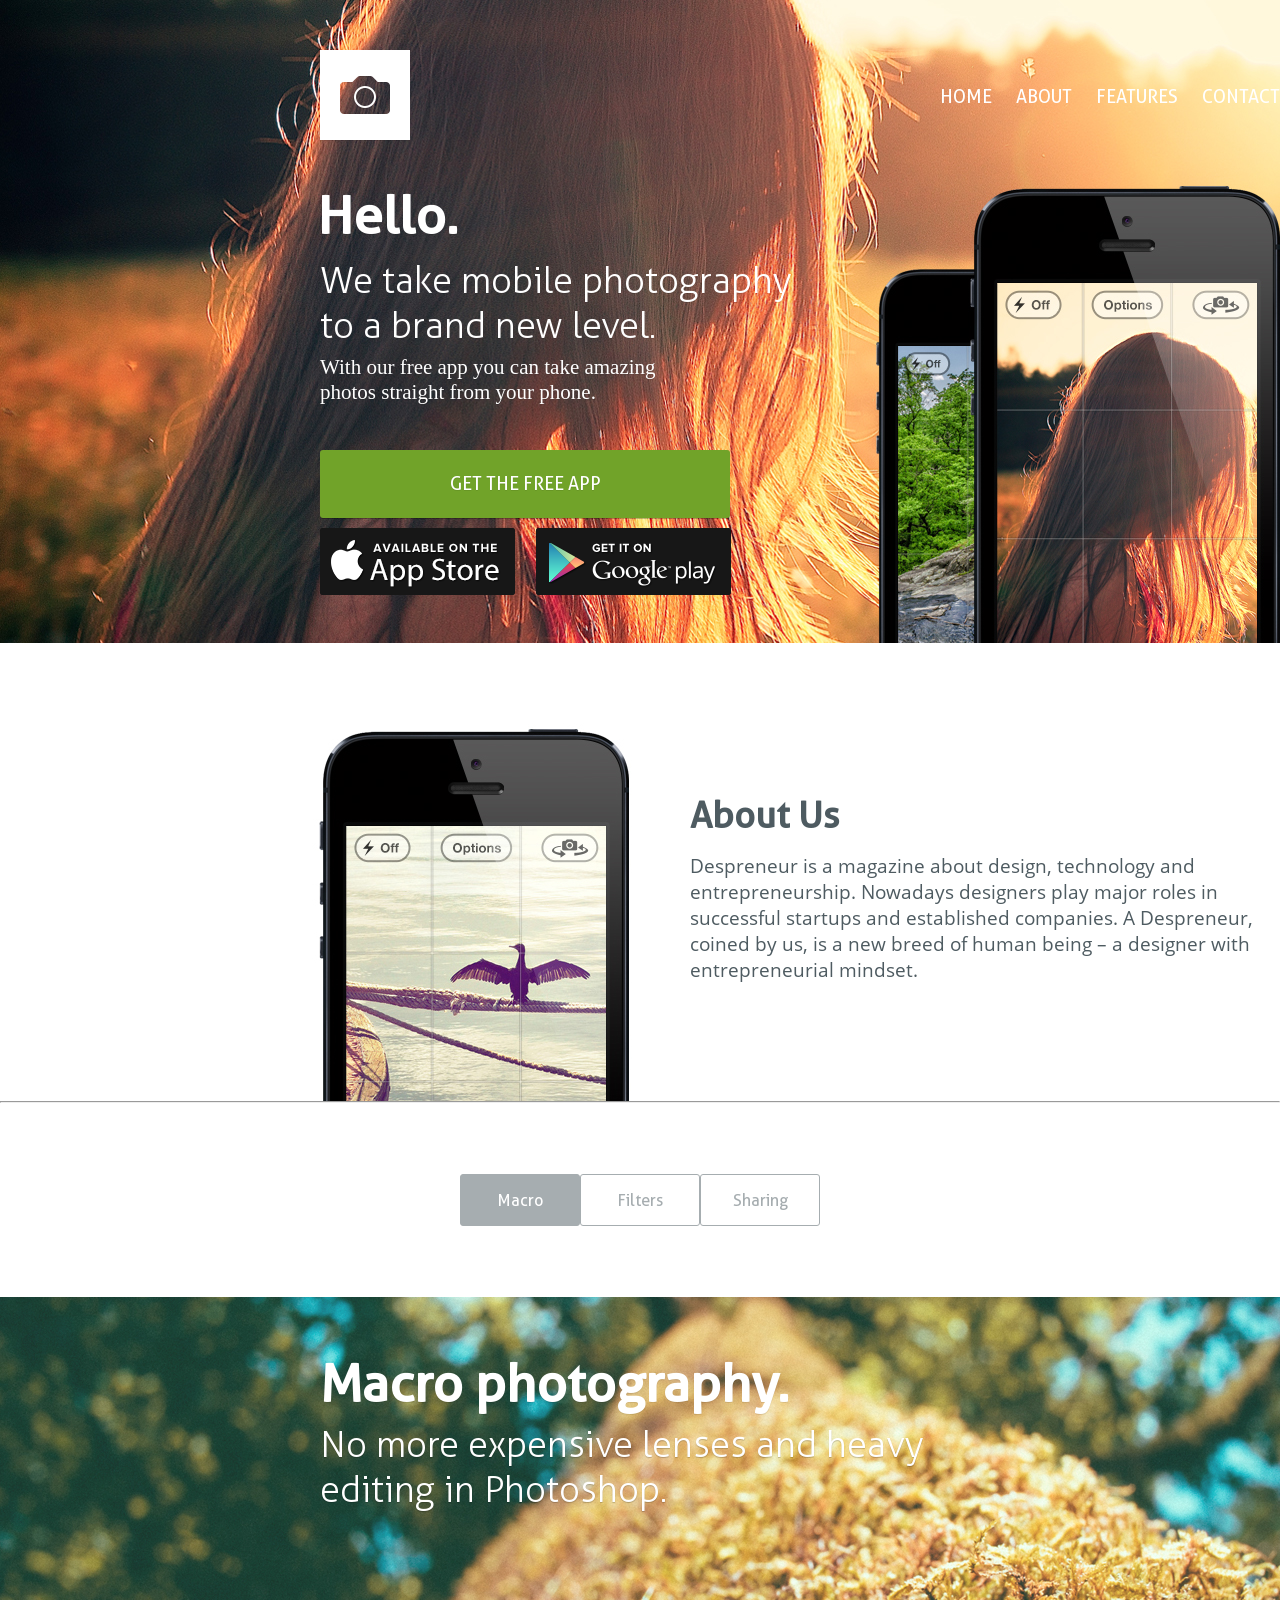
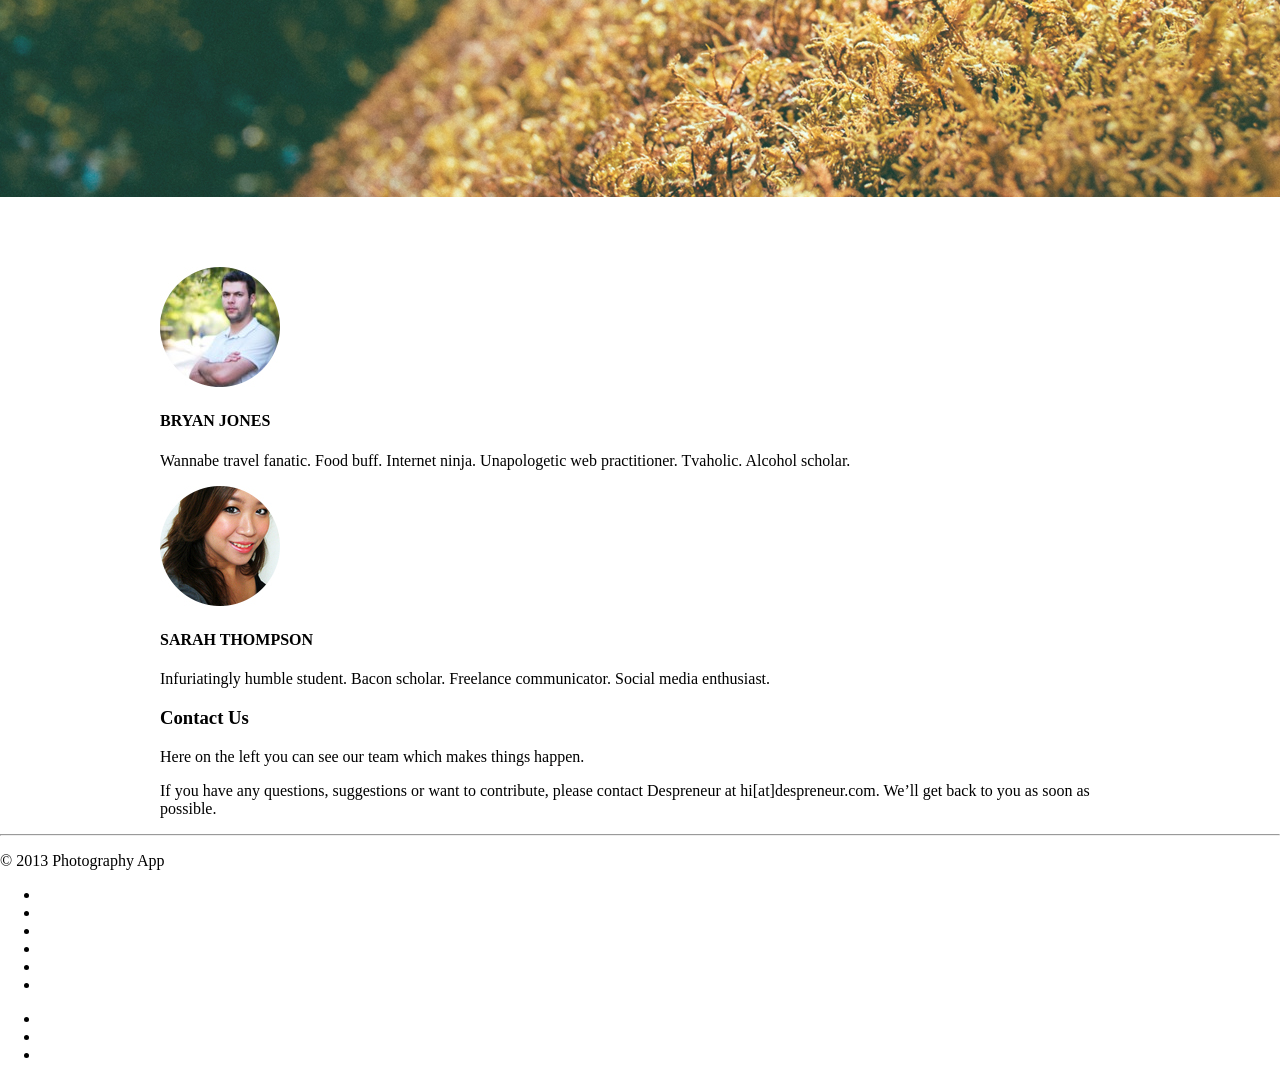
==== index.html @ c027c97c "v2 re" ====
<!DOCTYPE html>
<html>
<head>
	<title>Photography app</title>
	<link rel="stylesheet" href="css/style.css">
	<link rel="stylesheet" href="css/fonts.css">
<body>
	<header>
		<div class="container">
			<nav class="clearfix">
				<a href=""><img class="logo" src="pic/logo.png" alt="logo"></a>
				<ul class="menu">
					<li><a href="">HOME</a></li>
					<li><a href="">ABOUT</a></li>
					<li><a href="">FEATURES</a></li>
					<li><a href="">CONTACT</a></li>
				</ul>
			</nav>
			<div class="col1">
				<h1>Hello.</h1>
				<h2>We take mobile photography
				to a brand new level.</h2>
				<p>With our free app you can take amazing<br>
				photos straight from your phone.</p>
				<div class="green">
					<a href=""><p>GET THE FREE APP</p></a>
			</div>
				<a href="">
					<div class="buttons">
						<img src="pic/apple.png" alt="Download in AppStore">
					</div>
				</a>
				<a href="">
					<div class="buttons">
						<img src="pic/google.png" alt="Download in PlayMarket">
					</div>
				</a>
			</div>
		</div>
	</header>
	<article>
		<div class="slider">
			<div class="about">
				<h3>About Us</h3>
				<p>Despreneur is a magazine about design, technology and entrepreneurship. Nowadays designers play major roles in successful startups and established companies. A Despreneur, coined by us, is  a new breed of human being – a designer with entrepreneurial mindset.</p>
			</div>
		</div>
	</article>
	<hr>
	<div class="slider2 clearfix">
		<div class="uno"><p>Macro</p></div>
		<div class="dos"><p>Filters</p></div>
		<div class="tres"><p>Sharing</p></div>	
	</div>
	<div class="macro">
		<div class="about-macro">
			<h1>Macro photography.</h1>
			<h2>No more expensive lenses and heavy editing in Photoshop.</h2>
		</div>
	</div>
	<div  class="ender">
		<div class="comments">
			<img src="pic/bryan.jpg" alt="Bryan Jones">
			<h4>BRYAN JONES</h4>
			<p>Wannabe travel fanatic. Food buff. Internet ninja. Unapologetic web practitioner. Tvaholic. Alcohol scholar.</p>
			<img src="pic/sarah.jpg" alt="Sarah Thompson">
			<h4>SARAH THOMPSON</h4>
			<p>Infuriatingly humble student. Bacon scholar. Freelance communicator. Social media enthusiast.</p>
		</div>
		<div class="contact">
			<h3>Contact Us</h3>
			<p>Here on the left you can see our team which makes things happen.</p>
			<p>If you have any questions, suggestions or want to contribute, please contact Despreneur at hi[at]despreneur.com. We’ll get back to you as soon as possible.</p>
		</div>
	</div>
	<footer>
		<hr>
		<p>© 2013 Photography App</p>
		<ul class="nav">
			<li><a href="">Home</a></li>
			<li><a href="">Press</a></li>
			<li><a href="">FAQ</a></li>
			<li><a href="">Blog</a></li>
			<li><a href="">Terms</a></li>
			<li><a href="">Privasy</a></li>
		</ul>
		<ul class="social">
			<li><a href="">Instagram</a></li>
			<li><a href="">Twitter</a></li>
			<li><a href="">Facebook</a></li>
		</ul>
	</footer>
</body>
</html>
---- css/style.css ----
* {
	box-sizing: border-box;
}
html, body {
	margin: 0;
}
header {
	width: 1600px;
	height: 643px;
	background-image: url(../pic/top.jpg);
}

.container {
	width: 960px;
	margin-right: auto; 
	margin-left: auto;
	padding-top: 50px;
}
ul.menu li {
	display: inline;
	margin-left: 20px;
}
a {
	text-decoration: none;
	color: rgb(255, 255, 255);
}
.logo {
	float: left;
}
.menu {
	float: right;
  	font-size: 18px;
 	font-family: "Aller";
 	color: rgb(255, 255, 255);
 	line-height: 3.2;
 }
.col1 {
	width: 500px;
}
.col1 > h1 {
	color: rgb(255, 255, 255);
	font-size: 52px;
  	font-family: "Aller";
  	font-weight: bold;
  	text-shadow: 0px 1px 0px rgba(0, 0, 0, 0.08);
  	margin: 40px 0 10px -3px;
}
.col1 > h2 {
	color: rgb(255, 255, 255);
	font-size: 37px;
	font-family: "Aller Light";
	text-shadow: 0px 1px 0px rgba(0, 0, 0, 0.08);
	margin: 0 0 7px 0;
}
.col1 >p {
	font-size: 21px;
 	font-family: "Open Sans Light";
 	color: rgb(255, 255, 255);
 	text-shadow: 0px 1px 0px rgba(0, 0, 0, 0.08);
 	margin: 0;
}
.clearfix::after {
  content: "";
  display: table;
  clear: both;
}
.green {
	border-radius: 3px;
	background: #71a329;
 	box-shadow: 0px 1px 0px 0px rgba(0, 0, 0, 0.25);
 	width: 410px;
 	height: 68px;
 	text-align: center;
 	font-size: 18px;
 	font-family: "Aller";
 	margin-top: 45px;
 	margin-bottom: 10px;
  	text-shadow: 0px 1px 0px rgba(0, 0, 0, 0.08);
  	line-height: 68px;
}
.buttons {
	border-radius: 3px;
  	background-color: rgb(23, 23, 23);
 	width: 195px;
 	height: 67px;
 	display: inline-block;
 	margin-right: 17px;
}
article {
	background-image: url(../pic/about.jpg);
	height: 458px;
	width: 1600px;
}
.slider {
	float: right;
	width: 590px;
	margin-right: 320px;
	margin-top: 114px;
}
.about > h3 {
	font-size: 36px;
	font-family: "Aller";
 	color: rgb(78, 91, 97);
 	font-weight: bold;
 	margin-bottom: 0;
}
.about > p {
	font-size: 19px;
  	font-family: "OpenSans", sans-serif;
  	color: rgb(78, 91, 97);
  	margin: 15px 0 0 0;
}
hr {
	margin: 0
}
.slider2 { 
	width: 360px;
	margin-left: auto;
    margin-right: auto;
    font-size: 16px;
 	font-family: "Aller";
 	color: rgb(166, 173, 176);
 	margin-top: 71px;
 	margin-bottom: 71px;
}
.uno, .dos, .tres {
	display: block;
	float: left;
	width: 120px;
	height: 52px;
	margin: 0;
	border: rgb(166, 173, 176) solid 1px;
	border-radius: 3px;
	text-align: center;
}
.uno {
	color: rgb(255, 255, 255);
	background: rgb(166, 173, 176);
}
.tres:hover {
	color: rgb(255, 255, 255);
	background: rgb(166, 173, 176);
}
.dos:hover {
	color: rgb(255, 255, 255);
	background: rgb(166, 173, 176);
}
.macro {
	background-image: url(../pic/macro.jpg);
	width: 1600px;
	height: 500px;
	margin-bottom: 70px;
}
.about-macro {
	margin-left: 320px;
	width: 700px;
	height: 450px;
}
.about-macro > h1 {
	font-size: 52px;
 	font-family: "Aller";
 	color: rgb(255, 255, 255);
 	font-weight: bold;
 	text-shadow: 0px 1px 0px rgba(0, 0, 0, 0.08);
 	padding-top: 55px;
 	margin-bottom: 6px;
}
.about-macro > h2 {
	font-size: 37px;
 	font-family: "Aller Light";
 	color: rgb(255, 255, 255);
 	text-shadow: 0px 1px 1px rgba(0, 0, 0, 0.2);
 	margin: 0;
} 
.ender {
	width: 960px;
	margin-right: auto; 
	margin-left: auto;
}
---- css/fonts.css ----
@font-face {
	font-family: "Aller";
	src: url(../fonts/Aller_Rg.ttf) format("truetype");

}
@font-face {
	font-family: "Aller Light";
	src: url(../fonts/Aller_Lt.ttf) format("truetype");
	font-weight: 900;
}
@font-face {
	font-family: "Open Sans Light";
	src: url(../fonts/Open_Sans_lt.ttf) format("truetype");
}
@font-face {
	font-family: "OpenSans";
	src: url(../fonts/OpenSans_Rg.ttf) format("truetype");
}
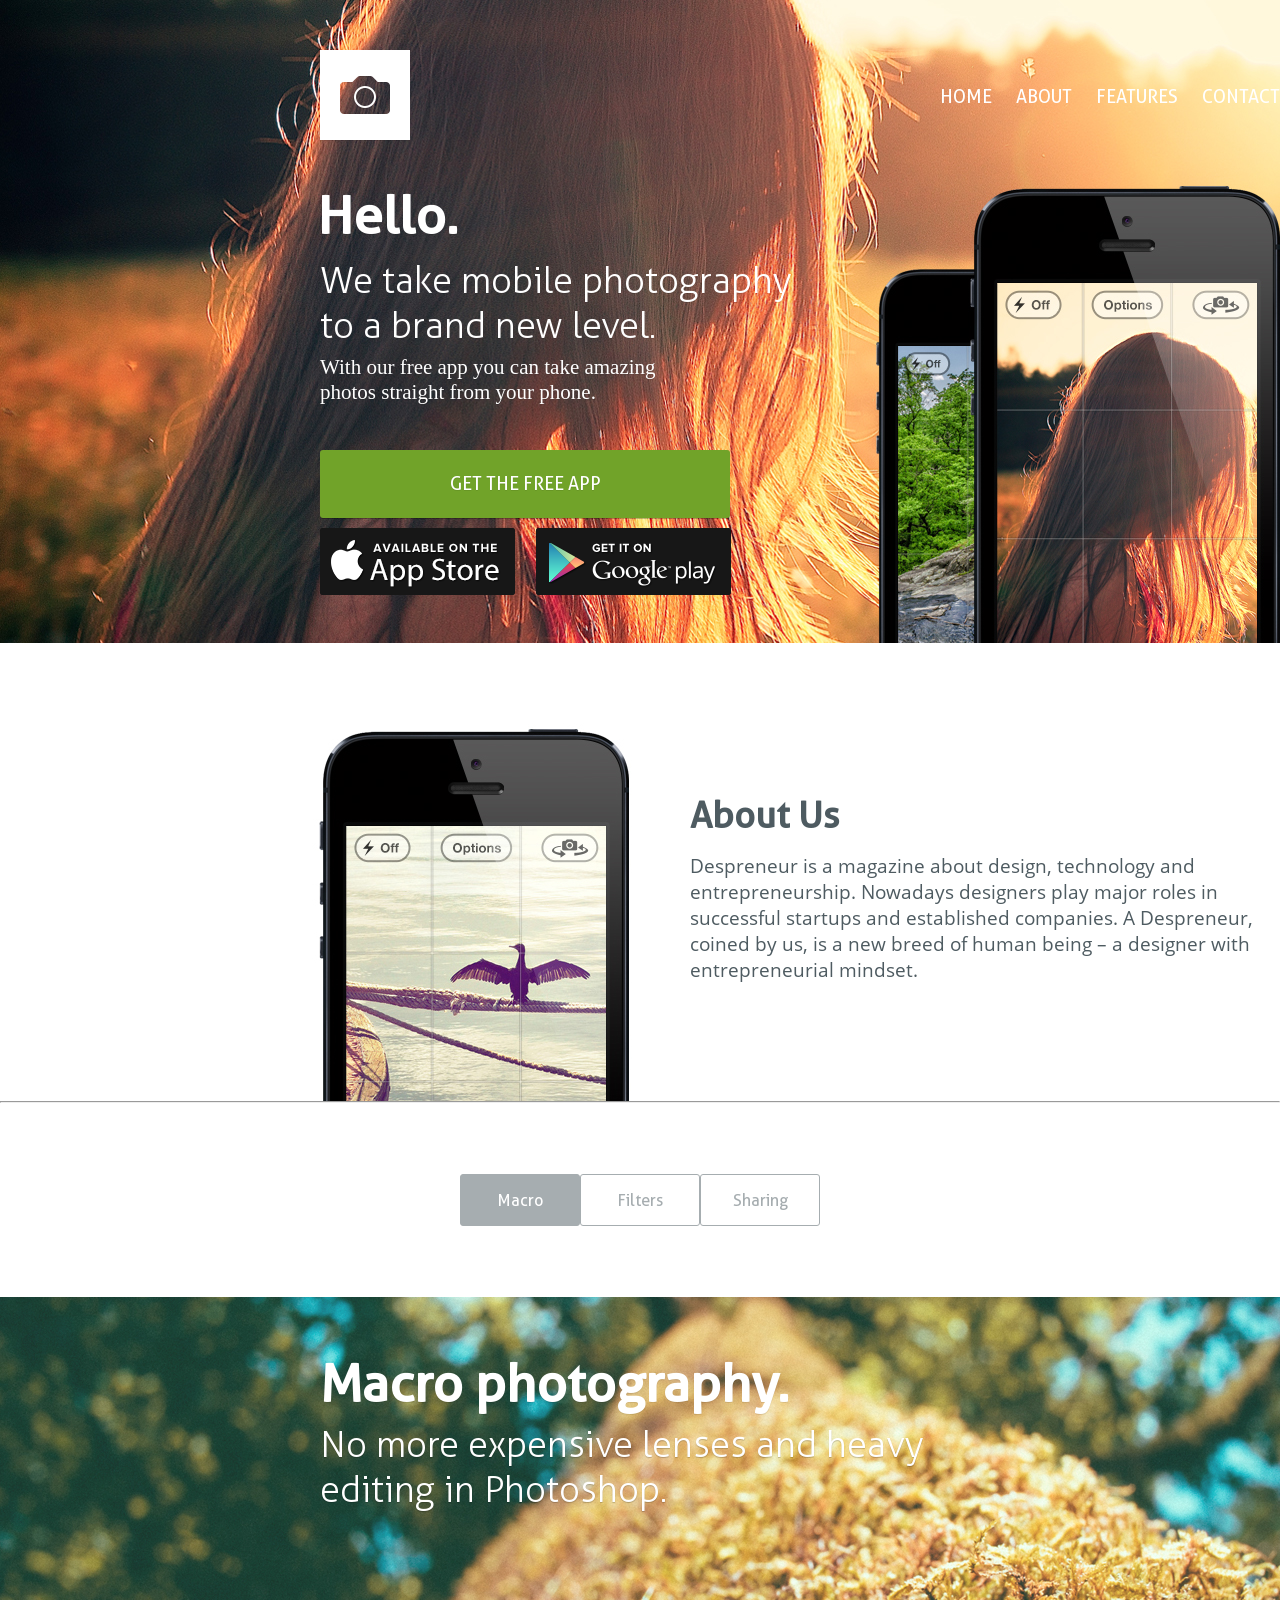
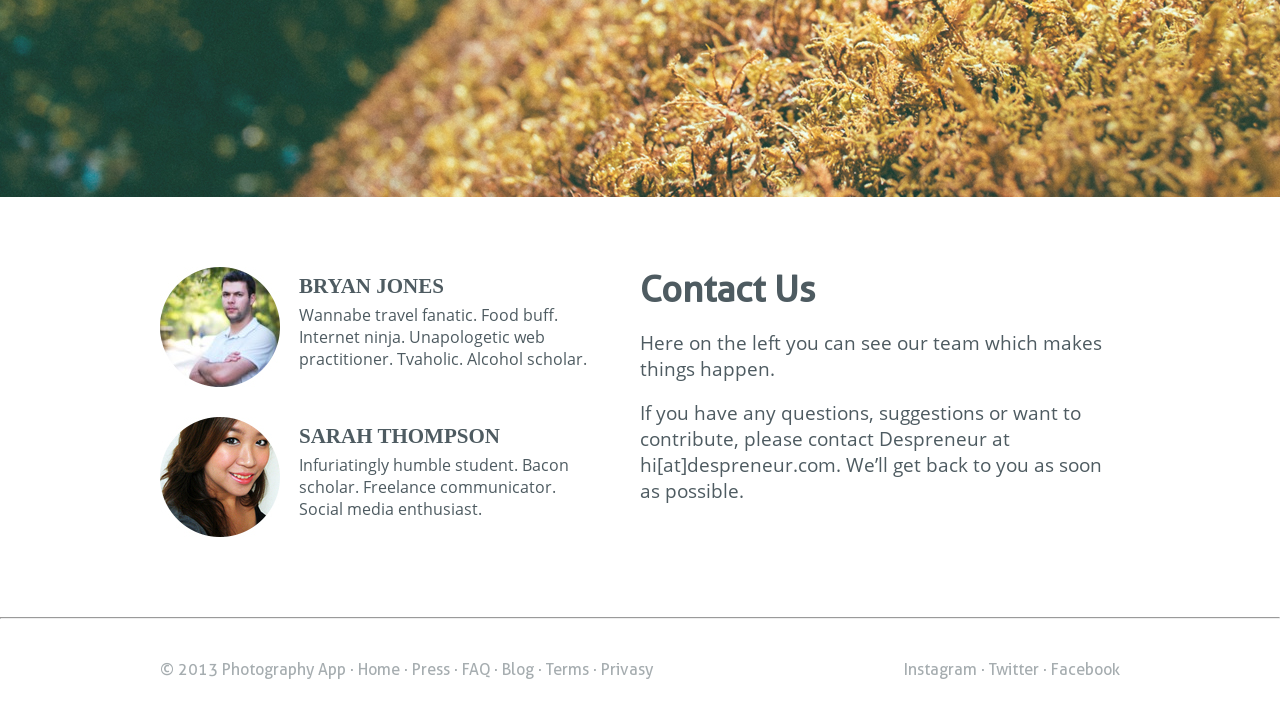
==== commit 86f052f1: "v2.1 re" ====
--- a/index.html
+++ b/index.html
@@ -58,14 +58,18 @@
 			<h2>No more expensive lenses and heavy editing in Photoshop.</h2>
 		</div>
 	</div>
-	<div  class="ender">
+	<div  class="ender clearfix">
 		<div class="comments">
-			<img src="pic/bryan.jpg" alt="Bryan Jones">
-			<h4>BRYAN JONES</h4>
-			<p>Wannabe travel fanatic. Food buff. Internet ninja. Unapologetic web practitioner. Tvaholic. Alcohol scholar.</p>
-			<img src="pic/sarah.jpg" alt="Sarah Thompson">
-			<h4>SARAH THOMPSON</h4>
-			<p>Infuriatingly humble student. Bacon scholar. Freelance communicator. Social media enthusiast.</p>
+			<div class="pers">
+				<img src="pic/bryan.jpg" alt="Bryan Jones">
+				<h4>BRYAN JONES</h4>
+				<p>Wannabe travel fanatic. Food buff. Internet ninja. Unapologetic web practitioner. Tvaholic. Alcohol scholar.</p>
+			</div>
+			<div class="pers">
+				<img src="pic/sarah.jpg" alt="Sarah Thompson">
+				<h4>SARAH THOMPSON</h4>
+				<p>Infuriatingly humble student. Bacon scholar. Freelance communicator. Social media enthusiast.</p>
+			</div>
 		</div>
 		<div class="contact">
 			<h3>Contact Us</h3>
@@ -73,21 +77,21 @@
 			<p>If you have any questions, suggestions or want to contribute, please contact Despreneur at hi[at]despreneur.com. We’ll get back to you as soon as possible.</p>
 		</div>
 	</div>
+	<hr>
 	<footer>
-		<hr>
-		<p>© 2013 Photography App</p>
 		<ul class="nav">
-			<li><a href="">Home</a></li>
-			<li><a href="">Press</a></li>
-			<li><a href="">FAQ</a></li>
-			<li><a href="">Blog</a></li>
-			<li><a href="">Terms</a></li>
-			<li><a href="">Privasy</a></li>
+			<li class="tap"><a href="">© 2013 Photography App</a></li>
+			<li class="tap"><a href="">· Home</a></li>
+			<li class="tap"><a href="">· Press</a></li>
+			<li class="tap"><a href="">· FAQ</a></li>
+			<li class="tap"><a href="">· Blog</a></li>
+			<li class="tap"><a href="">· Terms</a></li>
+			<li class="tap"><a href="">· Privasy</a></li>
 		</ul>
 		<ul class="social">
-			<li><a href="">Instagram</a></li>
-			<li><a href="">Twitter</a></li>
-			<li><a href="">Facebook</a></li>
+			<li class="tap"><a href="">Instagram ·</a></li>
+			<li class="tap"><a href="">Twitter ·</a></li>
+			<li class="tap"><a href="">Facebook</a></li>
 		</ul>
 	</footer>
 </body>
--- a/css/style.css
+++ b/css/style.css
@@ -23,6 +23,9 @@
 a {
 	text-decoration: none;
 	color: rgb(255, 255, 255);
+}
+.menu li > a:hover {
+	color: rgb(166, 173, 176);
 }
 .logo {
 	float: left;
@@ -177,3 +180,85 @@
 	margin-right: auto; 
 	margin-left: auto;
 }
+.comments {
+	float: left;
+	width: 430px;
+	height: 350px;
+}
+.pers {
+	height: 120px;
+	margin-bottom: 30px;
+
+}
+.pers > img {
+	float: left;
+	margin-bottom: 25px;
+	margin-right: 19px;
+}
+.pers > h4 {
+	font-size: 21px;
+  	font-family: "Open Sans";
+  	color: rgb(78, 91, 97);
+  	font-weight: bold;
+  	padding-top: 7px;
+  	margin: 0 0 5px 0;
+  }
+.pers > p {
+	font-size: 16px;
+  	font-family: "OpenSans";
+ 	color: rgb(78, 91, 97);
+ 	margin: 0;
+}
+.contact {
+	float: right;
+	width: 480px;
+	height: 350px;
+	margin: 0;
+}
+.contact > h3 {
+	font-size: 36px;
+  	font-family: "Aller";
+  	color: rgb(78, 91, 97);
+  	font-weight: bold;
+  	margin: 0;
+}
+.contact > p {
+	font-size: 19px;
+ 	font-family: "OpenSans";
+  	color: rgb(78, 91, 97);
+  	padding-top: 18px;
+  	margin: 0;
+}
+footer {
+	width: 960px;
+	margin-right: auto; 
+	margin-left: auto;
+}
+footer > ul li {
+	display: inline;
+
+}
+.nav {
+	float: left;
+	padding-left: 0;
+	padding-top: 25px;
+	padding-bottom: 25px;
+}
+.social {
+	float: right;
+	padding-top: 25px;
+	padding-bottom: 25px;
+}
+.nav a {
+	font-size: 16px;
+  	font-family: "Aller";
+  	color: rgb(166, 173, 176);
+}
+.social a {
+	font-size: 16px;
+  	font-family: "Aller";
+  	color: rgb(166, 173, 176);
+}
+.tap > a:hover {
+	color: rgb(78, 91, 97);
+}
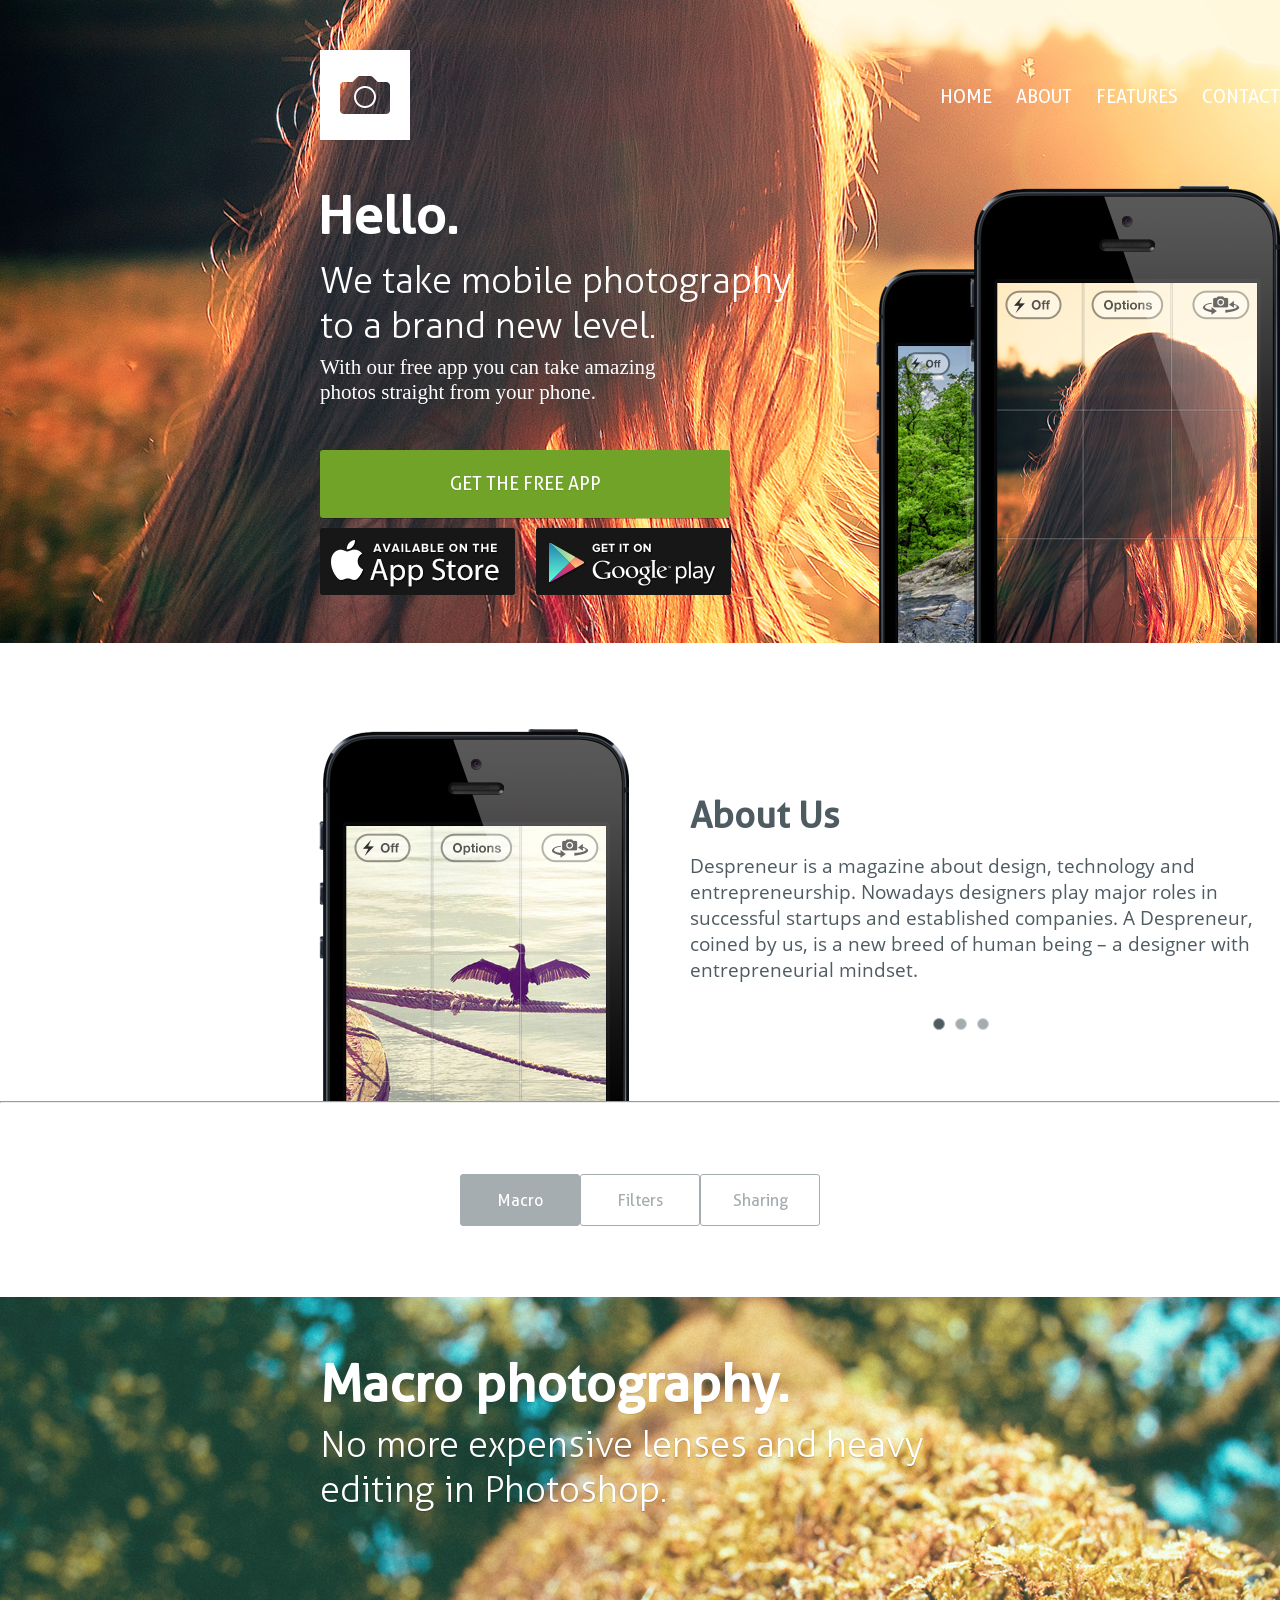
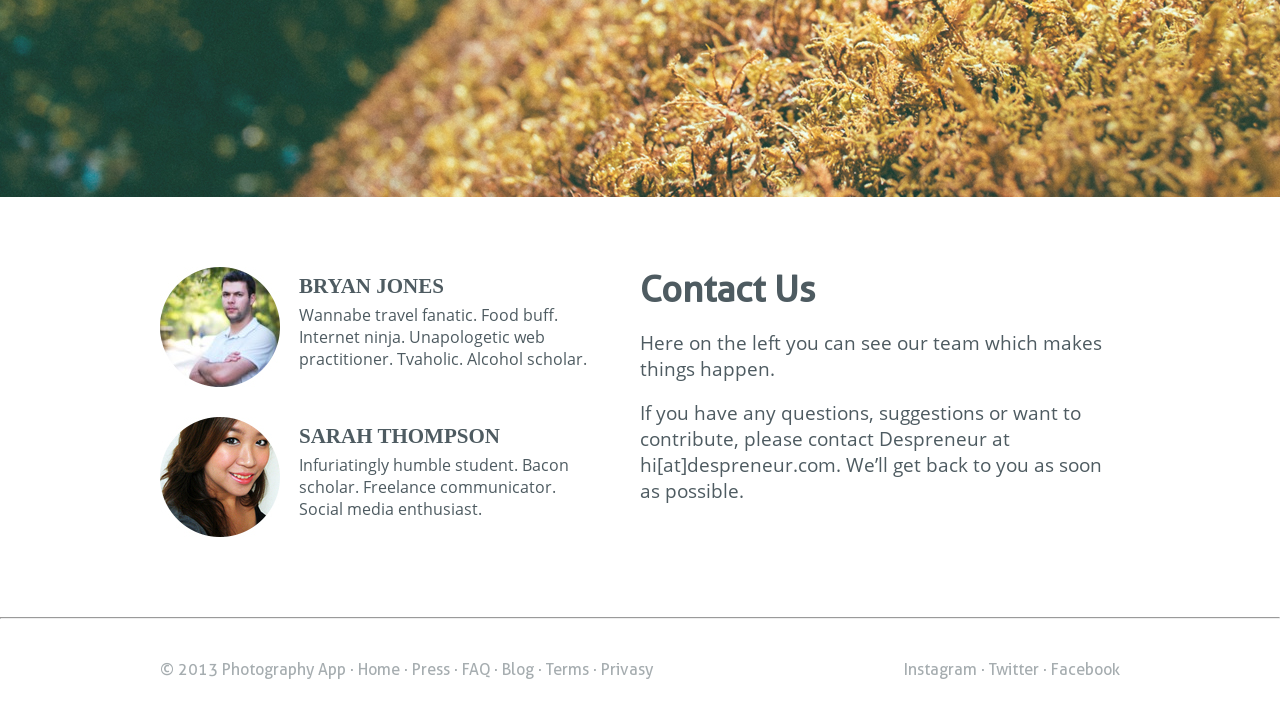
==== commit 161a41bc: "v2.11 re" ====
--- a/index.html
+++ b/index.html
@@ -43,14 +43,23 @@
 			<div class="about">
 				<h3>About Us</h3>
 				<p>Despreneur is a magazine about design, technology and entrepreneurship. Nowadays designers play major roles in successful startups and established companies. A Despreneur, coined by us, is  a new breed of human being – a designer with entrepreneurial mindset.</p>
+				<div>
+					<div class="marker">
+						<div class="elip"></div>
+						<div class="elip"></div>
+						<div class="elip"></div>
+					</div>
+				</div>
 			</div>
 		</div>
 	</article>
 	<hr>
-	<div class="slider2 clearfix">
-		<div class="uno"><p>Macro</p></div>
-		<div class="dos"><p>Filters</p></div>
-		<div class="tres"><p>Sharing</p></div>	
+	<div class="container">
+		<div class="slider2 clearfix">
+			<div class="uno"><p>Macro</p></div>
+			<div class="dos"><p>Filters</p></div>
+			<div class="tres"><p>Sharing</p></div>	
+		</div>
 	</div>
 	<div class="macro">
 		<div class="about-macro">
@@ -58,7 +67,7 @@
 			<h2>No more expensive lenses and heavy editing in Photoshop.</h2>
 		</div>
 	</div>
-	<div  class="ender clearfix">
+	<div  class="container clearfix">
 		<div class="comments">
 			<div class="pers">
 				<img src="pic/bryan.jpg" alt="Bryan Jones">
@@ -79,20 +88,22 @@
 	</div>
 	<hr>
 	<footer>
-		<ul class="nav">
-			<li class="tap"><a href="">© 2013 Photography App</a></li>
-			<li class="tap"><a href="">· Home</a></li>
-			<li class="tap"><a href="">· Press</a></li>
-			<li class="tap"><a href="">· FAQ</a></li>
-			<li class="tap"><a href="">· Blog</a></li>
-			<li class="tap"><a href="">· Terms</a></li>
-			<li class="tap"><a href="">· Privasy</a></li>
-		</ul>
-		<ul class="social">
-			<li class="tap"><a href="">Instagram ·</a></li>
-			<li class="tap"><a href="">Twitter ·</a></li>
-			<li class="tap"><a href="">Facebook</a></li>
-		</ul>
+		<div class="container">
+			<ul class="nav">
+				<li class="tap"><a href="">© 2013 Photography App</a></li>
+				<li class="tap"><a href="">· Home</a></li>
+				<li class="tap"><a href="">· Press</a></li>
+				<li class="tap"><a href="">· FAQ</a></li>
+				<li class="tap"><a href="">· Blog</a></li>
+				<li class="tap"><a href="">· Terms</a></li>
+				<li class="tap"><a href="">· Privasy</a></li>
+			</ul>
+			<ul class="social">
+				<li class="tap"><a href="">Instagram ·</a></li>
+				<li class="tap"><a href="">Twitter ·</a></li>
+				<li class="tap"><a href="">Facebook</a></li>
+			</ul>
+		</div>
 	</footer>
 </body>
 </html>
--- a/css/style.css
+++ b/css/style.css
@@ -14,6 +14,8 @@
 	width: 960px;
 	margin-right: auto; 
 	margin-left: auto;
+}
+header > .container {
 	padding-top: 50px;
 }
 ul.menu li {
@@ -113,6 +115,32 @@
   	color: rgb(78, 91, 97);
   	margin: 15px 0 0 0;
 }
+.marker {
+	width: 115px;
+	margin-top: 30px;
+	margin-left: auto;
+    margin-right: auto;
+    font-size: 16px;
+ 	font-family: "Aller";
+ 	color: rgb(166, 173, 176);
+}
+.elip {
+	display: block;
+	float: left;
+	width: 12px;
+	height: 12px;
+	border: rgb(166, 173, 176) solid 1px;
+	border-radius: 50%;
+	margin: 5px 5px 5px 5px;
+  	background-color: rgb(78, 91, 97);
+  	opacity: 0.502;
+}
+.elip:first-child {
+	opacity: 1;
+}
+.elip:hover {
+	opacity: 1;
+}
 hr {
 	margin: 0
 }
@@ -175,11 +203,6 @@
  	text-shadow: 0px 1px 1px rgba(0, 0, 0, 0.2);
  	margin: 0;
 } 
-.ender {
-	width: 960px;
-	margin-right: auto; 
-	margin-left: auto;
-}
 .comments {
 	float: left;
 	width: 430px;
@@ -229,15 +252,12 @@
   	padding-top: 18px;
   	margin: 0;
 }
-footer {
-	width: 960px;
-	margin-right: auto; 
-	margin-left: auto;
-}
-footer > ul li {
+.container > .nav li {
 	display: inline;
-
-}
+}
+.container > .social li {
+	display: inline;
+	}
 .nav {
 	float: left;
 	padding-left: 0;
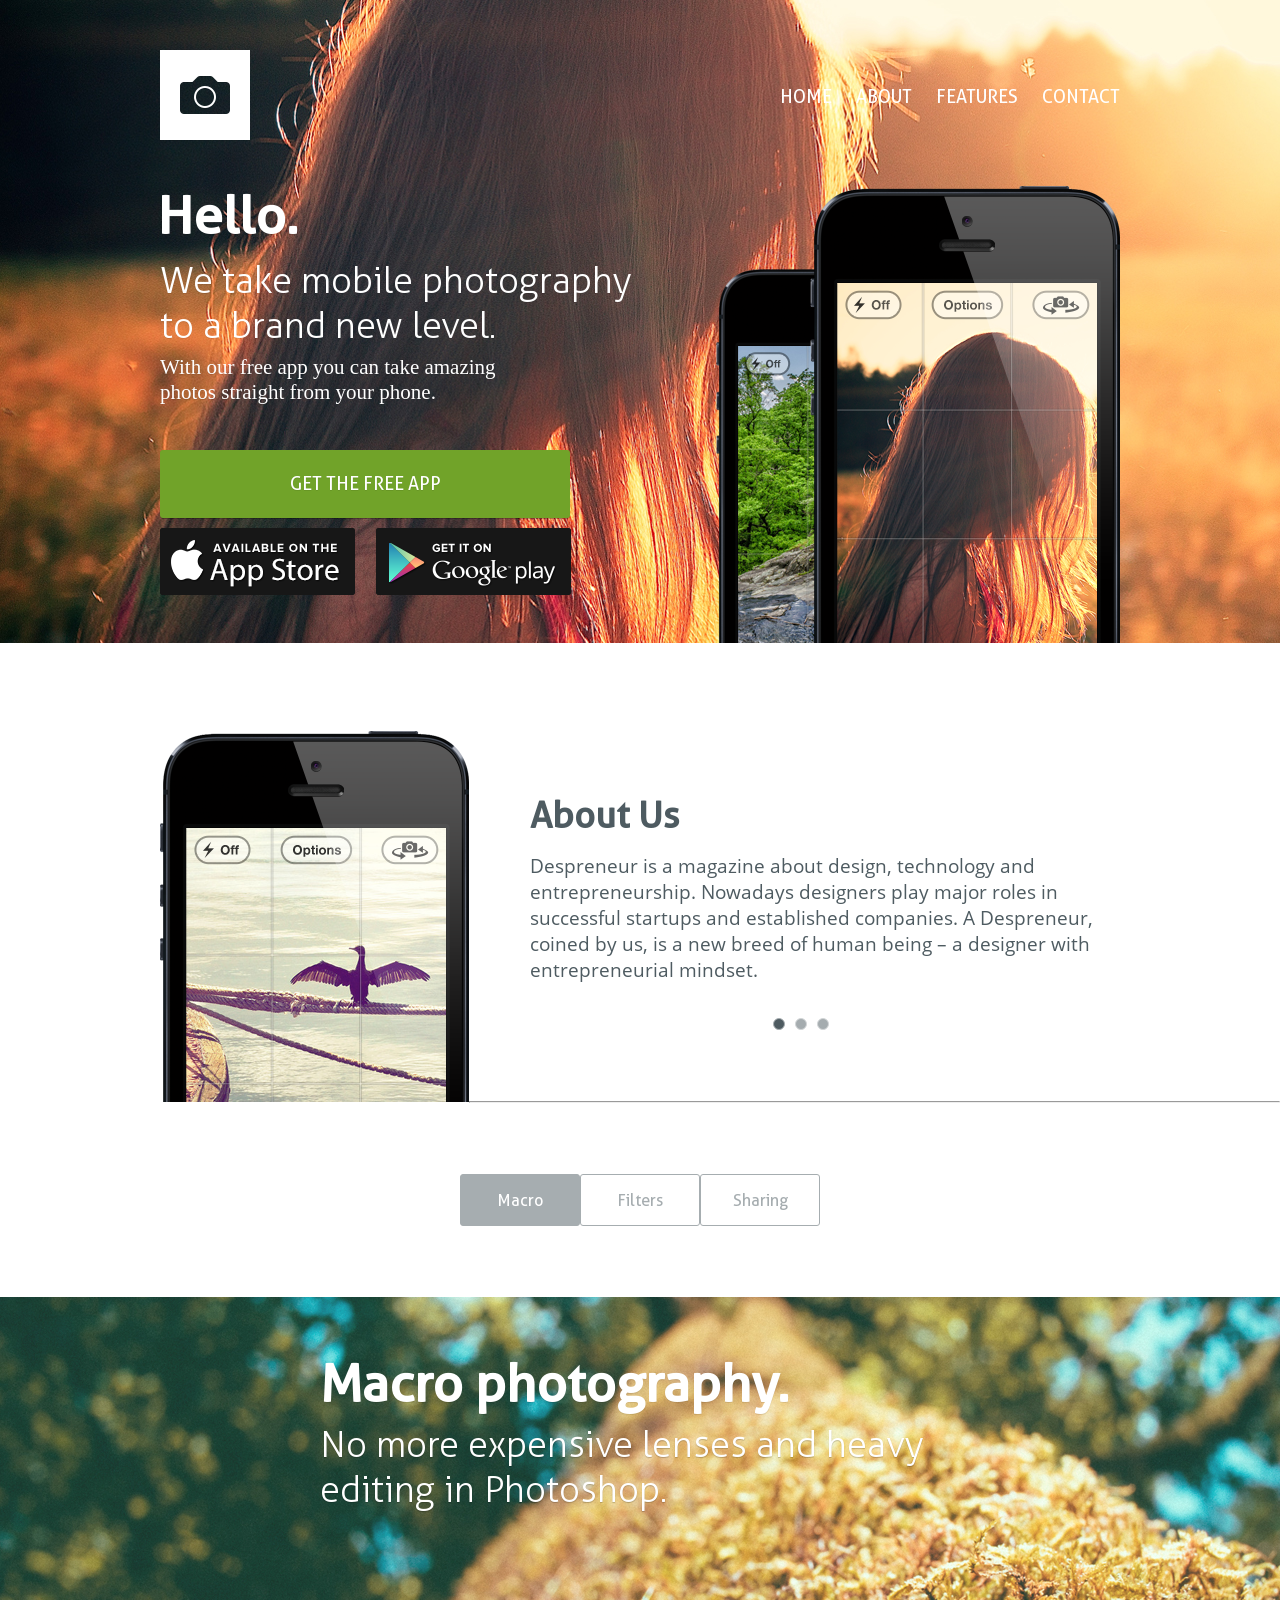
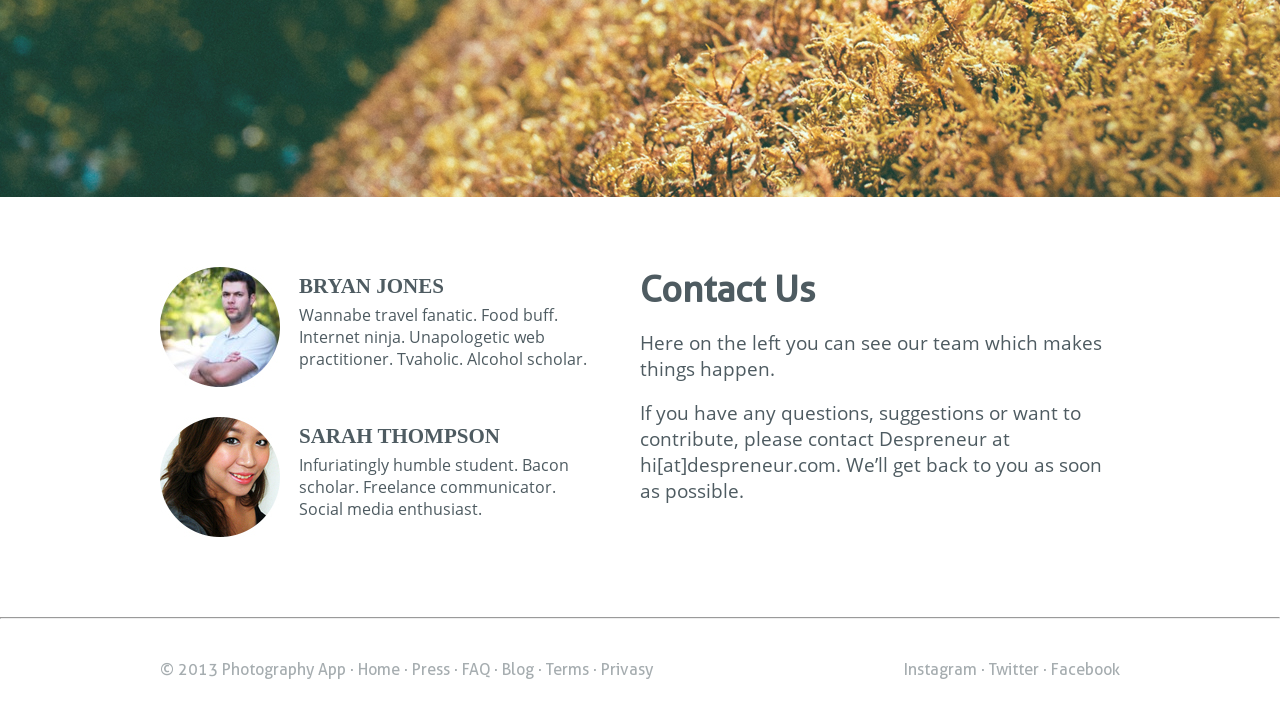
==== commit 78a9bb1b: "v2222 re" ====
--- a/index.html
+++ b/index.html
@@ -16,6 +16,7 @@
 					<li><a href="">CONTACT</a></li>
 				</ul>
 			</nav>
+			<img class="iphones" src="pic/iphones.png">
 			<div class="col1">
 				<h1>Hello.</h1>
 				<h2>We take mobile photography
@@ -39,15 +40,18 @@
 		</div>
 	</header>
 	<article>
-		<div class="slider">
-			<div class="about">
-				<h3>About Us</h3>
-				<p>Despreneur is a magazine about design, technology and entrepreneurship. Nowadays designers play major roles in successful startups and established companies. A Despreneur, coined by us, is  a new breed of human being – a designer with entrepreneurial mindset.</p>
-				<div>
-					<div class="marker">
-						<div class="elip"></div>
-						<div class="elip"></div>
-						<div class="elip"></div>
+		<div class="container">
+			<img class="iphone5s" src="pic/iphone5s.png">
+			<div class="slider">
+				<div class="about">
+					<h3>About Us</h3>
+					<p>Despreneur is a magazine about design, technology and entrepreneurship. Nowadays designers play major roles in successful startups and established companies. A Despreneur, coined by us, is  a new breed of human being – a designer with entrepreneurial mindset.</p>
+					<div>
+						<div class="marker">
+							<div class="elip"></div>
+							<div class="elip"></div>
+							<div class="elip"></div>
+						</div>
 					</div>
 				</div>
 			</div>
--- a/css/style.css
+++ b/css/style.css
@@ -5,7 +5,6 @@
 	margin: 0;
 }
 header {
-	width: 1600px;
 	height: 643px;
 	background-image: url(../pic/top.jpg);
 }
@@ -63,6 +62,10 @@
  	color: rgb(255, 255, 255);
  	text-shadow: 0px 1px 0px rgba(0, 0, 0, 0.08);
  	margin: 0;
+}
+.iphones {
+	float: right;
+	margin-top: 42.5px;
 }
 .clearfix::after {
   content: "";
@@ -92,15 +95,16 @@
  	margin-right: 17px;
 }
 article {
-	background-image: url(../pic/about.jpg);
 	height: 458px;
-	width: 1600px;
 }
 .slider {
 	float: right;
 	width: 590px;
-	margin-right: 320px;
 	margin-top: 114px;
+}
+.iphone5s {
+	float: left;
+	margin-top: 88px;
 }
 .about > h3 {
 	font-size: 36px;
@@ -178,7 +182,6 @@
 }
 .macro {
 	background-image: url(../pic/macro.jpg);
-	width: 1600px;
 	height: 500px;
 	margin-bottom: 70px;
 }
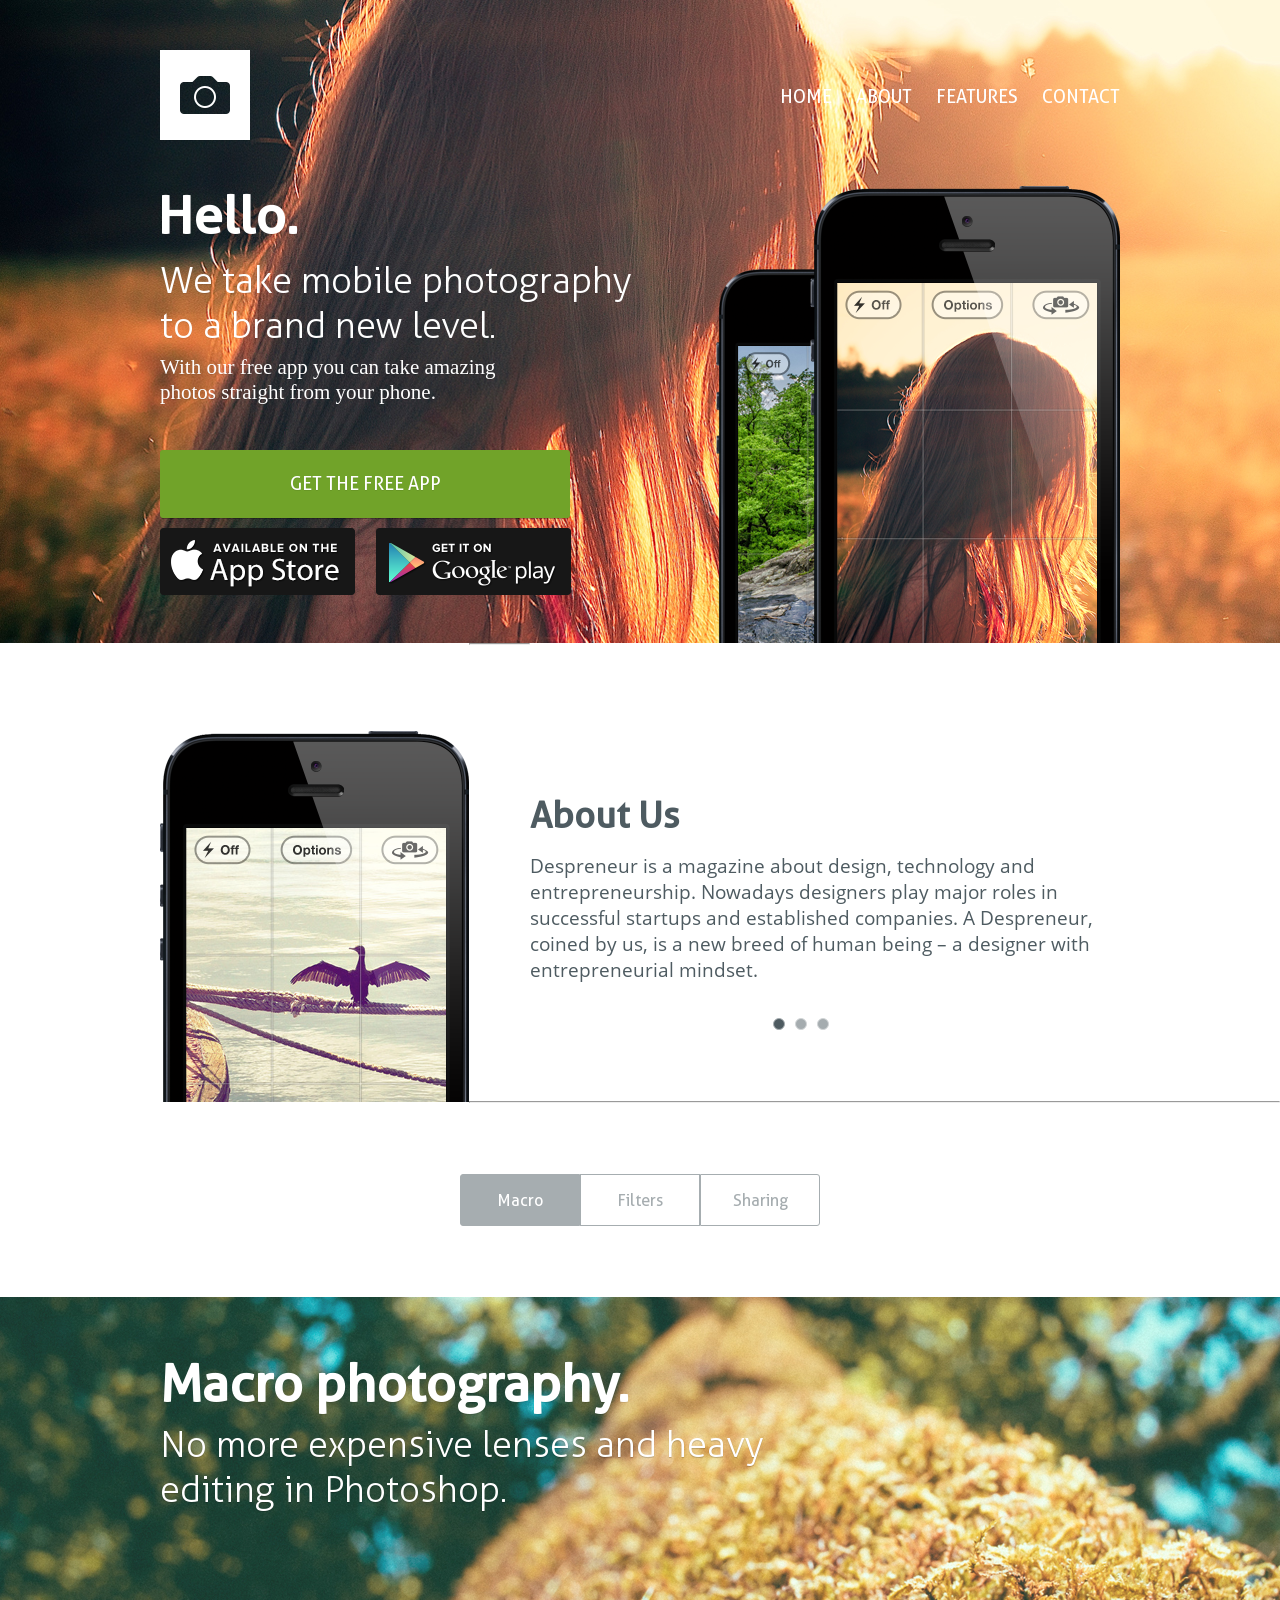
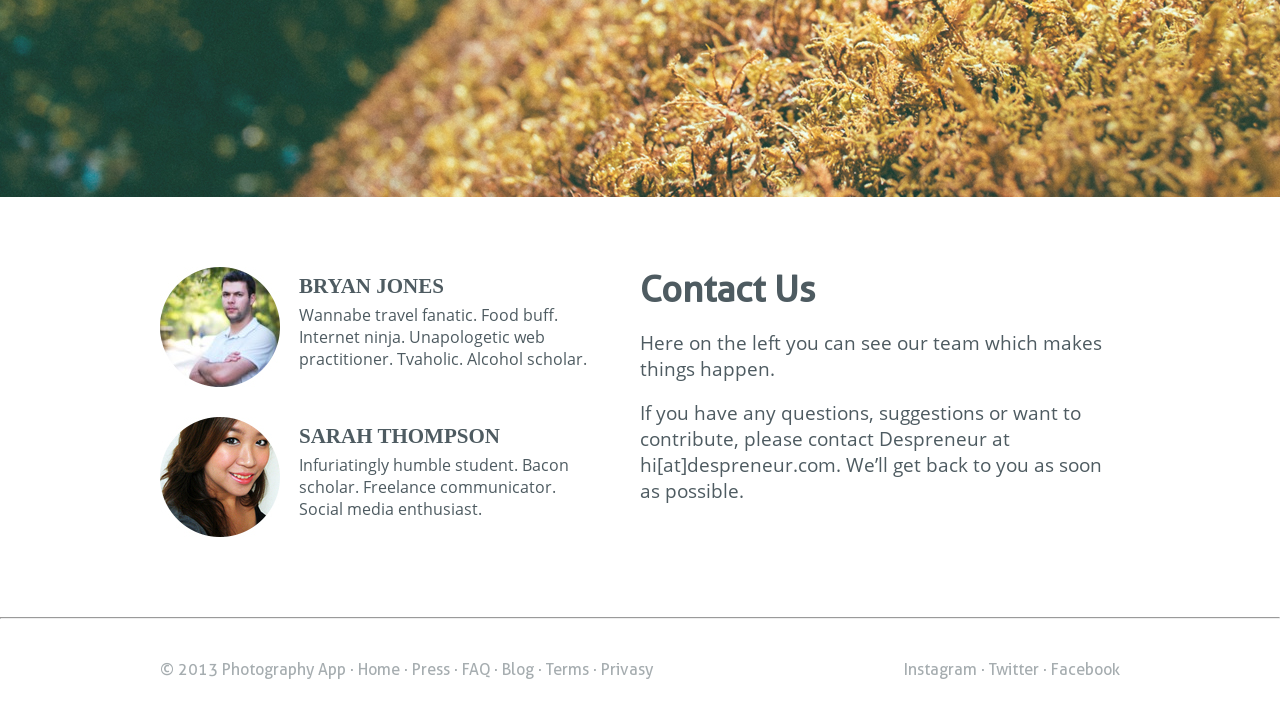
==== commit 661b7d04: "v23 re" ====
--- a/index.html
+++ b/index.html
@@ -8,7 +8,7 @@
 	<header>
 		<div class="container">
 			<nav class="clearfix">
-				<a href=""><img class="logo" src="pic/logo.png" alt="logo"></a>
+				<a class="logo" href=""></a>
 				<ul class="menu">
 					<li><a href="">HOME</a></li>
 					<li><a href="">ABOUT</a></li>
@@ -24,17 +24,11 @@
 				<p>With our free app you can take amazing<br>
 				photos straight from your phone.</p>
 				<div class="green">
-					<a href=""><p>GET THE FREE APP</p></a>
+					<a href="">GET THE FREE APP</a>
 			</div>
-				<a href="">
-					<div class="buttons">
-						<img src="pic/apple.png" alt="Download in AppStore">
-					</div>
+				<a class="buttons appstore" href="">
 				</a>
-				<a href="">
-					<div class="buttons">
-						<img src="pic/google.png" alt="Download in PlayMarket">
-					</div>
+				<a class="buttons playmarket" href="">
 				</a>
 			</div>
 		</div>
@@ -46,29 +40,30 @@
 				<div class="about">
 					<h3>About Us</h3>
 					<p>Despreneur is a magazine about design, technology and entrepreneurship. Nowadays designers play major roles in successful startups and established companies. A Despreneur, coined by us, is  a new breed of human being – a designer with entrepreneurial mindset.</p>
-					<div>
-						<div class="marker">
-							<div class="elip"></div>
-							<div class="elip"></div>
-							<div class="elip"></div>
-						</div>
+					<div class="marker">
+						<div class="elip"></div>
+						<div class="elip"></div>
+						<div class="elip"></div>
 					</div>
 				</div>
 			</div>
 		</div>
+		<hr>
 	</article>
 	<hr>
 	<div class="container">
-		<div class="slider2 clearfix">
-			<div class="uno"><p>Macro</p></div>
-			<div class="dos"><p>Filters</p></div>
-			<div class="tres"><p>Sharing</p></div>	
+		<div class="mega-slider clearfix">
+			<div class="switch"><p>Macro</p></div>
+			<div class="switch"><p>Filters</p></div>
+			<div class="switch"><p>Sharing</p></div>	
 		</div>
 	</div>
 	<div class="macro">
-		<div class="about-macro">
-			<h1>Macro photography.</h1>
-			<h2>No more expensive lenses and heavy editing in Photoshop.</h2>
+		<div class="container">
+			<div class="about-macro">
+				<h1>Macro photography.</h1>
+				<h2>No more expensive lenses and heavy editing in Photoshop.</h2>
+			</div>
 		</div>
 	</div>
 	<div  class="container clearfix">
--- a/css/style.css
+++ b/css/style.css
@@ -5,7 +5,7 @@
 	margin: 0;
 }
 header {
-	height: 643px;
+	min-height: 643px;
 	background-image: url(../pic/top.jpg);
 }
 
@@ -25,11 +25,14 @@
 	text-decoration: none;
 	color: rgb(255, 255, 255);
 }
+.logo {
+	float: left;
+	width: 90px;
+	height: 91px;
+	background-image: url(../pic/logo.png);
+}
 .menu li > a:hover {
 	color: rgb(166, 173, 176);
-}
-.logo {
-	float: left;
 }
 .menu {
 	float: right;
@@ -88,11 +91,16 @@
 }
 .buttons {
 	border-radius: 3px;
-  	background-color: rgb(23, 23, 23);
  	width: 195px;
  	height: 67px;
  	display: inline-block;
  	margin-right: 17px;
+}
+.appstore {
+	background-image: url(../pic/apple.png);
+}
+.playmarket {
+	background-image: url(../pic/google.png);
 }
 article {
 	height: 458px;
@@ -127,6 +135,7 @@
     font-size: 16px;
  	font-family: "Aller";
  	color: rgb(166, 173, 176);
+ 	padding-bottom: 
 }
 .elip {
 	display: block;
@@ -144,11 +153,12 @@
 }
 .elip:hover {
 	opacity: 1;
+	cursor: pointer;
 }
 hr {
 	margin: 0
 }
-.slider2 { 
+.mega-slider { 
 	width: 360px;
 	margin-left: auto;
     margin-right: auto;
@@ -158,37 +168,37 @@
  	margin-top: 71px;
  	margin-bottom: 71px;
 }
-.uno, .dos, .tres {
+.switch {
 	display: block;
 	float: left;
 	width: 120px;
 	height: 52px;
 	margin: 0;
 	border: rgb(166, 173, 176) solid 1px;
-	border-radius: 3px;
 	text-align: center;
 }
-.uno {
+.switch:first-child {
 	color: rgb(255, 255, 255);
 	background: rgb(166, 173, 176);
-}
-.tres:hover {
+	border-top-left-radius: 3px;
+	border-bottom-left-radius: 3px;
+}
+.switch:last-child {
+	border-top-right-radius: 3px;
+	border-bottom-right-radius: 3px;
+}
+.switch:hover {
 	color: rgb(255, 255, 255);
 	background: rgb(166, 173, 176);
-}
-.dos:hover {
-	color: rgb(255, 255, 255);
-	background: rgb(166, 173, 176);
+	cursor: pointer;
 }
 .macro {
 	background-image: url(../pic/macro.jpg);
-	height: 500px;
+	min-height: 500px;
 	margin-bottom: 70px;
 }
 .about-macro {
-	margin-left: 320px;
 	width: 700px;
-	height: 450px;
 }
 .about-macro > h1 {
 	font-size: 52px;
@@ -209,10 +219,9 @@
 .comments {
 	float: left;
 	width: 430px;
-	height: 350px;
 }
 .pers {
-	height: 120px;
+	min-height: 120px;
 	margin-bottom: 30px;
 
 }
@@ -238,7 +247,7 @@
 .contact {
 	float: right;
 	width: 480px;
-	height: 350px;
+	min-height: 350px;
 	margin: 0;
 }
 .contact > h3 {
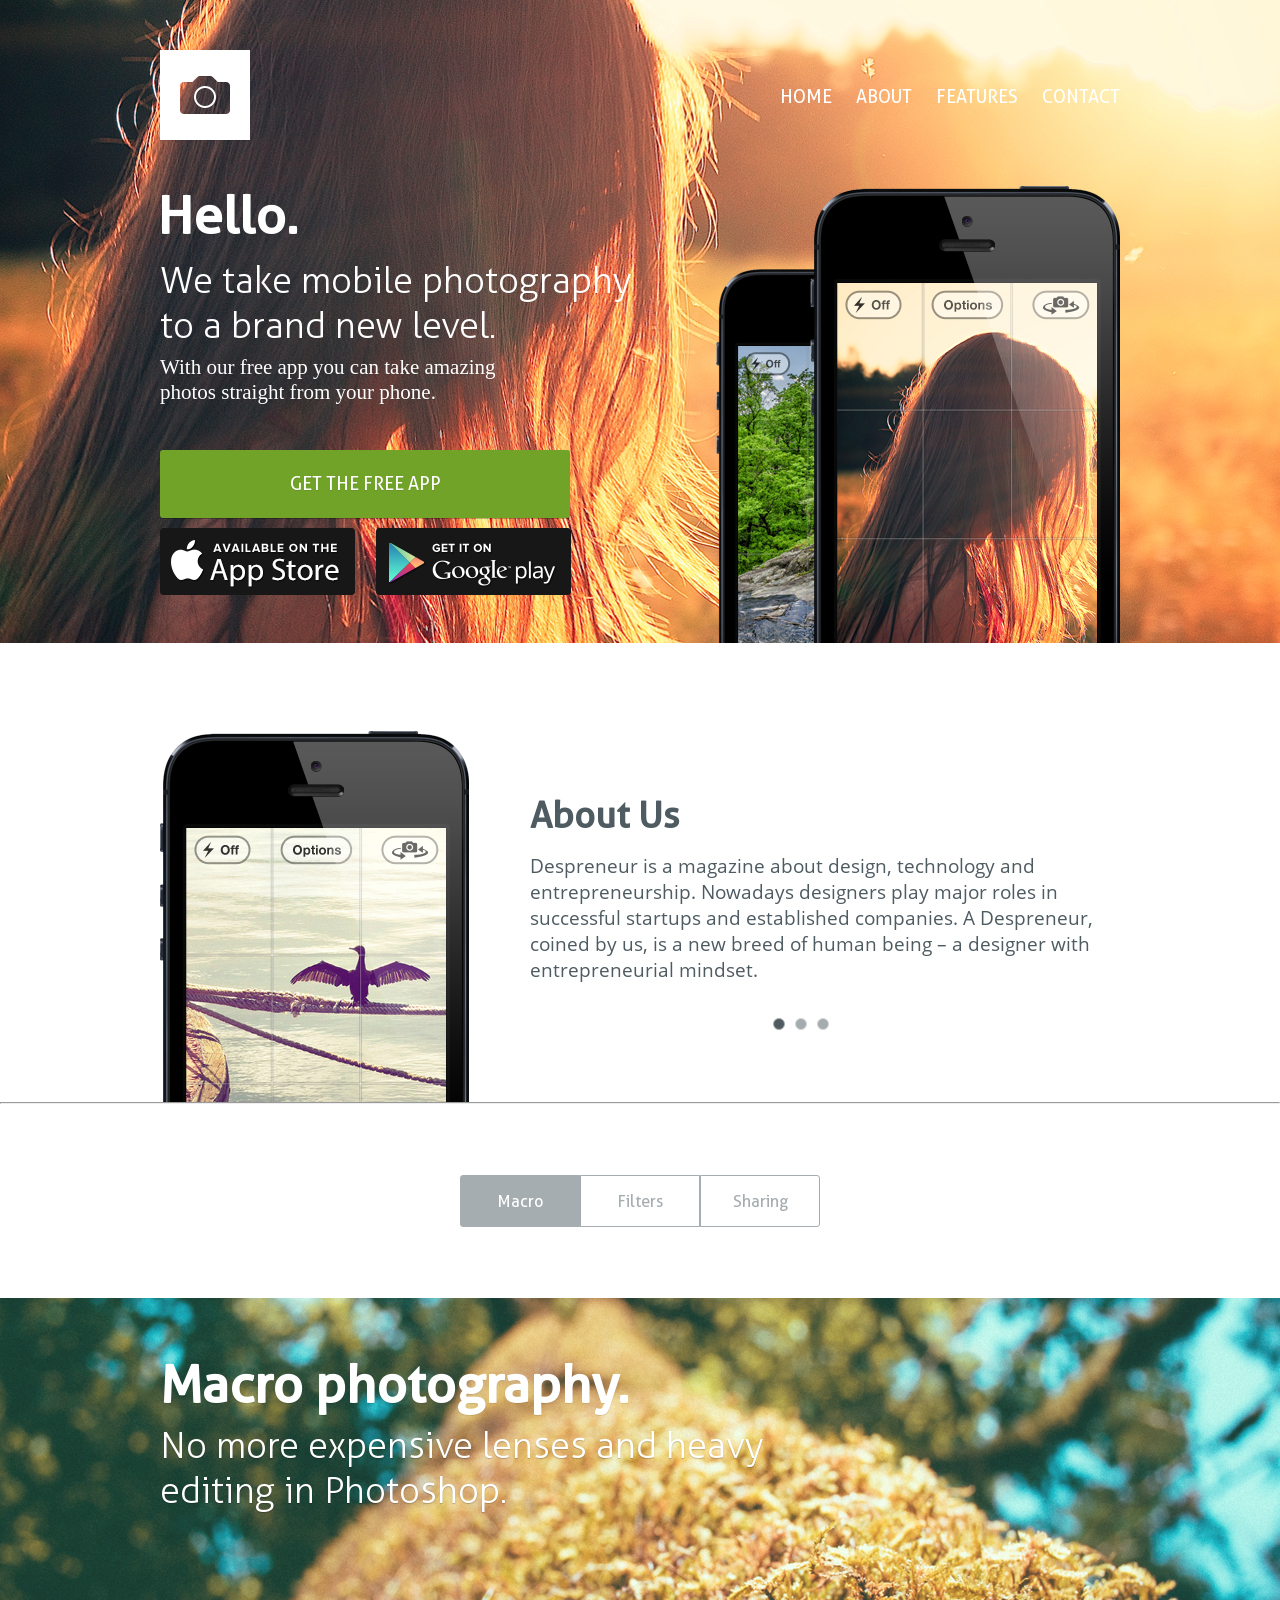
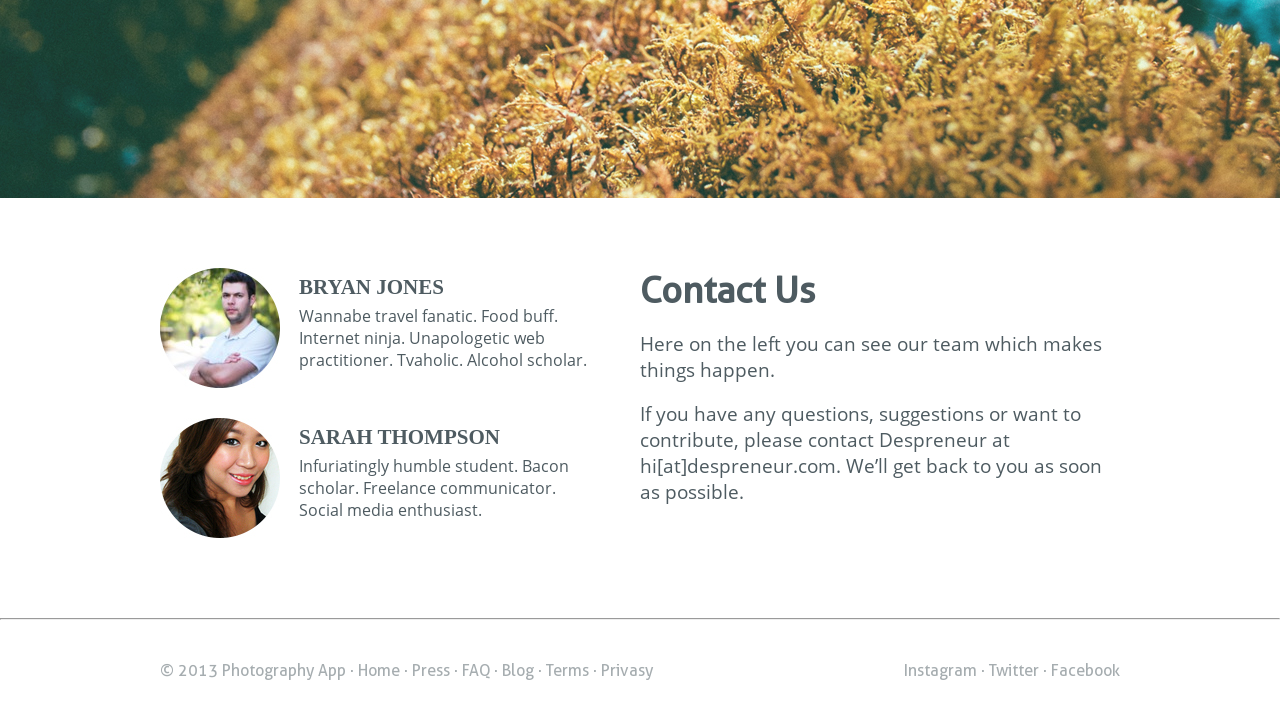
==== commit 034e35ce: "v.2.3 re" ====
--- a/index.html
+++ b/index.html
@@ -17,7 +17,7 @@
 				</ul>
 			</nav>
 			<img class="iphones" src="pic/iphones.png">
-			<div class="col1">
+			<div class="column">
 				<h1>Hello.</h1>
 				<h2>We take mobile photography
 				to a brand new level.</h2>
@@ -33,7 +33,7 @@
 			</div>
 		</div>
 	</header>
-	<article>
+	<article class="clearfix">
 		<div class="container">
 			<img class="iphone5s" src="pic/iphone5s.png">
 			<div class="slider">
@@ -48,9 +48,8 @@
 				</div>
 			</div>
 		</div>
+	</article>
 		<hr>
-	</article>
-	<hr>
 	<div class="container">
 		<div class="mega-slider clearfix">
 			<div class="switch"><p>Macro</p></div>
--- a/css/style.css
+++ b/css/style.css
@@ -7,8 +7,9 @@
 header {
 	min-height: 643px;
 	background-image: url(../pic/top.jpg);
-}
-
+	background-repeat: no-repeat;
+	background-position: center;
+}
 .container {
 	width: 960px;
 	margin-right: auto; 
@@ -41,10 +42,10 @@
  	color: rgb(255, 255, 255);
  	line-height: 3.2;
  }
-.col1 {
+.column {
 	width: 500px;
 }
-.col1 > h1 {
+.column > h1 {
 	color: rgb(255, 255, 255);
 	font-size: 52px;
   	font-family: "Aller";
@@ -52,14 +53,14 @@
   	text-shadow: 0px 1px 0px rgba(0, 0, 0, 0.08);
   	margin: 40px 0 10px -3px;
 }
-.col1 > h2 {
+.column > h2 {
 	color: rgb(255, 255, 255);
 	font-size: 37px;
 	font-family: "Aller Light";
 	text-shadow: 0px 1px 0px rgba(0, 0, 0, 0.08);
 	margin: 0 0 7px 0;
 }
-.col1 >p {
+.column >p {
 	font-size: 21px;
  	font-family: "Open Sans Light";
  	color: rgb(255, 255, 255);
@@ -102,9 +103,6 @@
 .playmarket {
 	background-image: url(../pic/google.png);
 }
-article {
-	height: 458px;
-}
 .slider {
 	float: right;
 	width: 590px;
@@ -196,6 +194,8 @@
 	background-image: url(../pic/macro.jpg);
 	min-height: 500px;
 	margin-bottom: 70px;
+	background-repeat: no-repeat;
+	background-position: center;
 }
 .about-macro {
 	width: 700px;
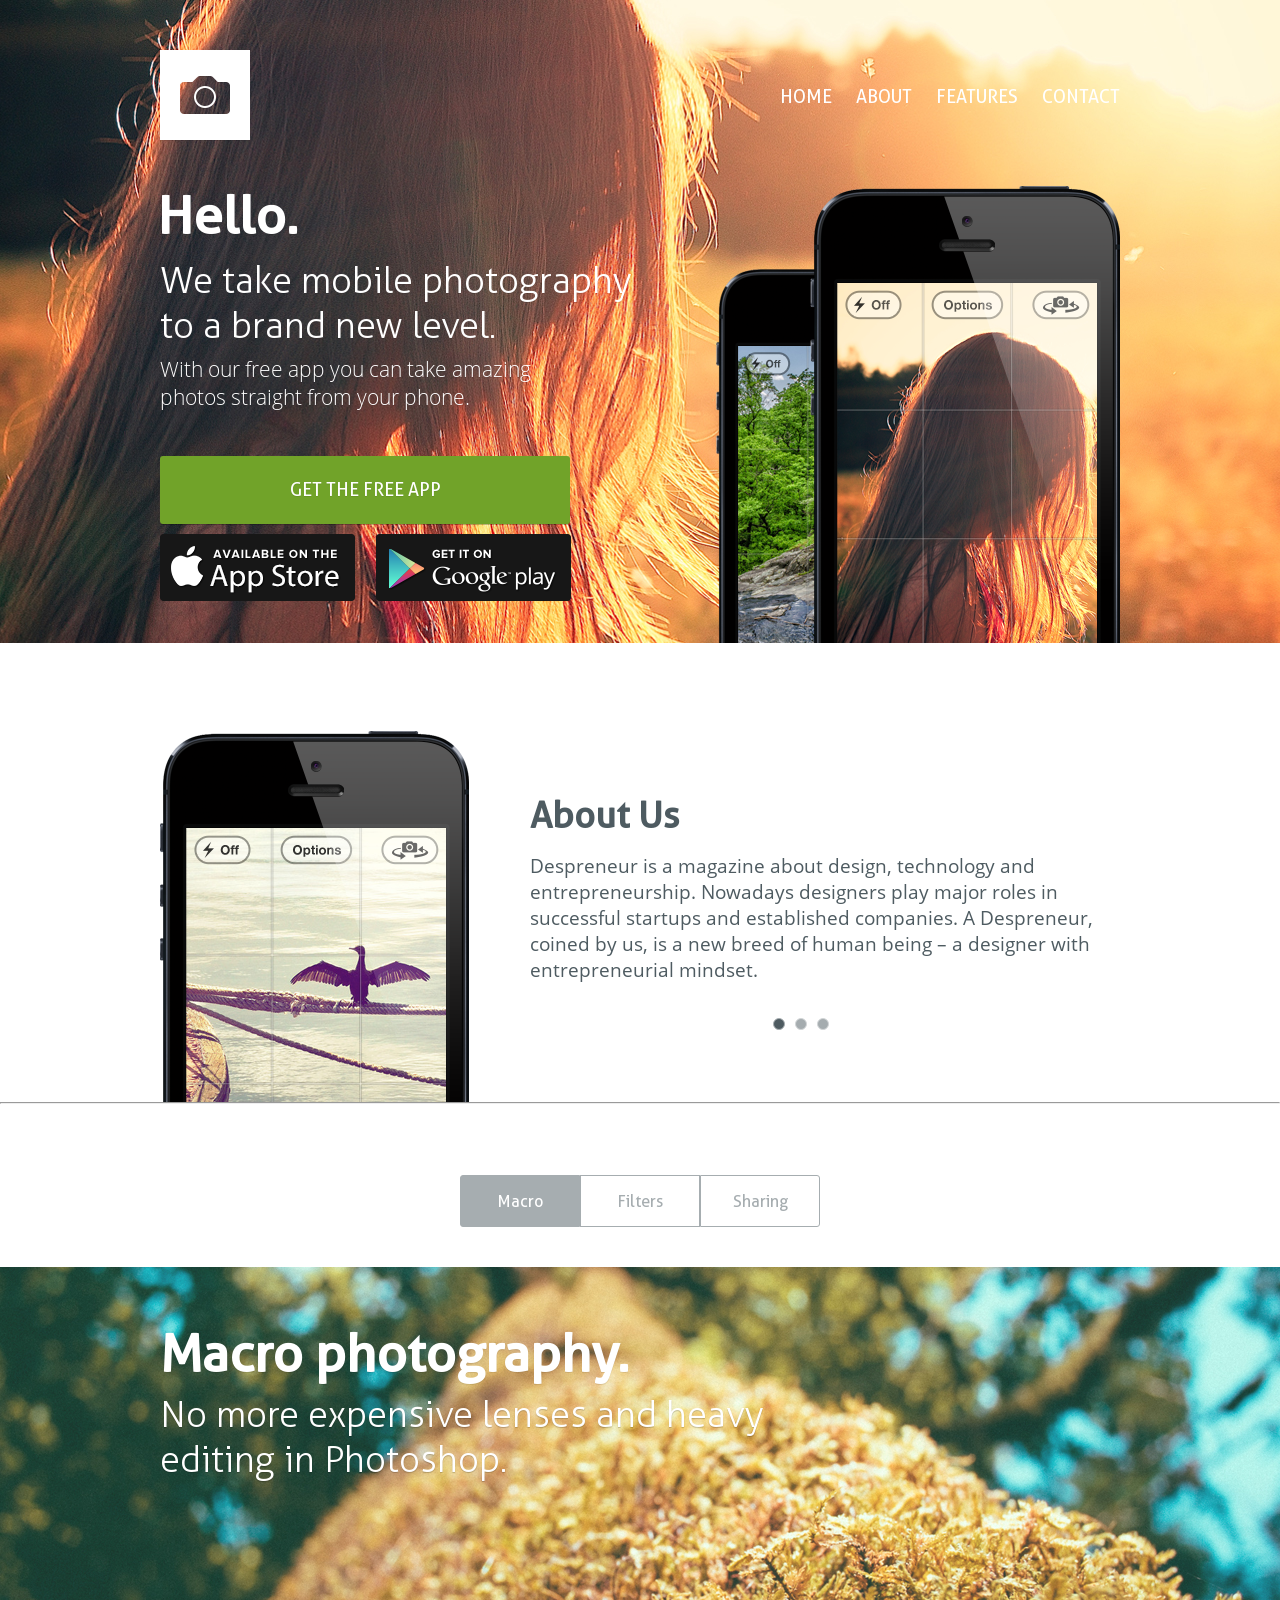
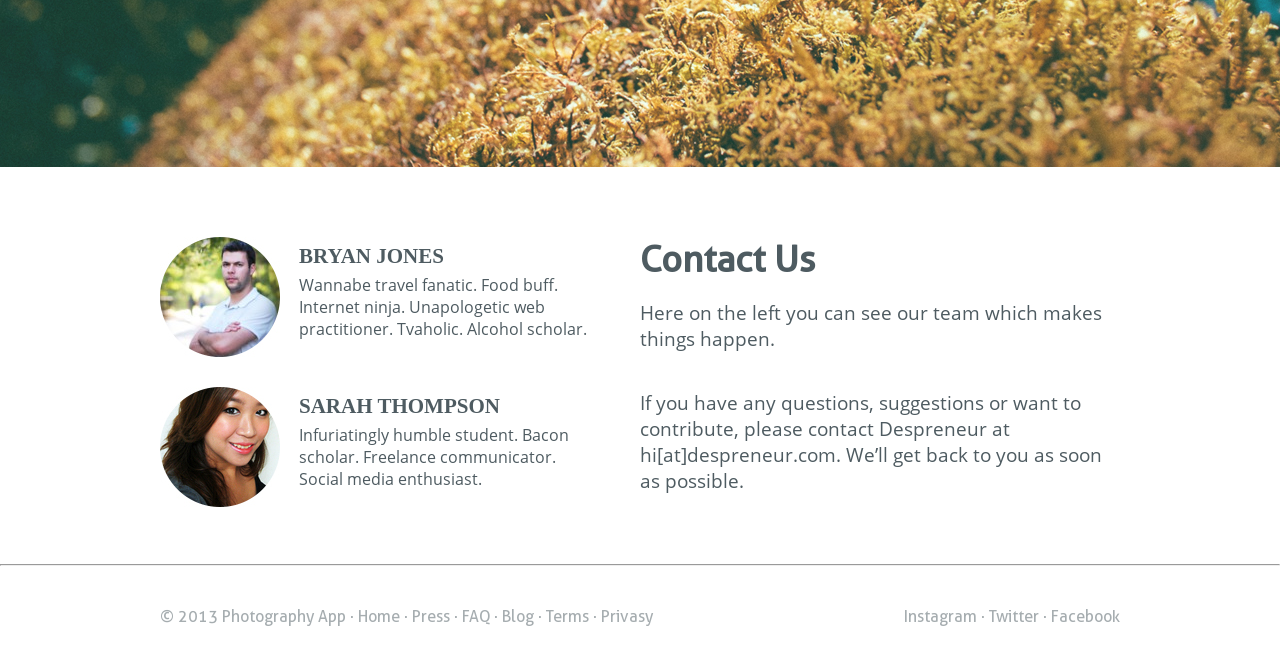
==== commit c95fd41d: "v2.4 re" ====
--- a/index.html
+++ b/index.html
@@ -11,9 +11,9 @@
 				<a class="logo" href=""></a>
 				<ul class="menu">
 					<li><a href="">HOME</a></li>
-					<li><a href="">ABOUT</a></li>
-					<li><a href="">FEATURES</a></li>
-					<li><a href="">CONTACT</a></li>
+					<li><a href="#about">ABOUT</a></li>
+					<li><a href="#features">FEATURES</a></li>
+					<li><a href="#contact">CONTACT</a></li>
 				</ul>
 			</nav>
 			<img class="iphones" src="pic/iphones.png">
@@ -23,9 +23,11 @@
 				to a brand new level.</h2>
 				<p>With our free app you can take amazing<br>
 				photos straight from your phone.</p>
-				<div class="green">
-					<a href="">GET THE FREE APP</a>
-			</div>
+				<a href="">
+					<div class="green">
+					GET THE FREE APP
+					</div>
+				</a>
 				<a class="buttons appstore" href="">
 				</a>
 				<a class="buttons playmarket" href="">
@@ -37,7 +39,7 @@
 		<div class="container">
 			<img class="iphone5s" src="pic/iphone5s.png">
 			<div class="slider">
-				<div class="about">
+				<div class="about" id="about">
 					<h3>About Us</h3>
 					<p>Despreneur is a magazine about design, technology and entrepreneurship. Nowadays designers play major roles in successful startups and established companies. A Despreneur, coined by us, is  a new breed of human being – a designer with entrepreneurial mindset.</p>
 					<div class="marker">
@@ -51,7 +53,7 @@
 	</article>
 		<hr>
 	<div class="container">
-		<div class="mega-slider clearfix">
+		<div class="mega-slider clearfix" id="features">
 			<div class="switch"><p>Macro</p></div>
 			<div class="switch"><p>Filters</p></div>
 			<div class="switch"><p>Sharing</p></div>	
@@ -78,7 +80,7 @@
 				<p>Infuriatingly humble student. Bacon scholar. Freelance communicator. Social media enthusiast.</p>
 			</div>
 		</div>
-		<div class="contact">
+		<div class="contact" id="contact">
 			<h3>Contact Us</h3>
 			<p>Here on the left you can see our team which makes things happen.</p>
 			<p>If you have any questions, suggestions or want to contribute, please contact Despreneur at hi[at]despreneur.com. We’ll get back to you as soon as possible.</p>
@@ -86,7 +88,7 @@
 	</div>
 	<hr>
 	<footer>
-		<div class="container">
+		<div class="container clearfix">
 			<ul class="nav">
 				<li class="tap"><a href="">© 2013 Photography App</a></li>
 				<li class="tap"><a href="">· Home</a></li>
--- a/css/style.css
+++ b/css/style.css
@@ -60,9 +60,9 @@
 	text-shadow: 0px 1px 0px rgba(0, 0, 0, 0.08);
 	margin: 0 0 7px 0;
 }
-.column >p {
+.column > p {
 	font-size: 21px;
- 	font-family: "Open Sans Light";
+ 	font-family: "Open Sans Light", sans-serif;
  	color: rgb(255, 255, 255);
  	text-shadow: 0px 1px 0px rgba(0, 0, 0, 0.08);
  	margin: 0;
@@ -163,8 +163,9 @@
     font-size: 16px;
  	font-family: "Aller";
  	color: rgb(166, 173, 176);
- 	margin-top: 71px;
- 	margin-bottom: 71px;
+ 	padding-top: 71px;
+ 	padding-bottom: 40px;
+ 	margin-bottom: 0;
 }
 .switch {
 	display: block;
@@ -208,6 +209,7 @@
  	text-shadow: 0px 1px 0px rgba(0, 0, 0, 0.08);
  	padding-top: 55px;
  	margin-bottom: 6px;
+ 	margin-top: 0;
 }
 .about-macro > h2 {
 	font-size: 37px;
@@ -247,7 +249,8 @@
 .contact {
 	float: right;
 	width: 480px;
-	min-height: 350px;
+	min-height: 250px;
+	padding-bottom: 50px;
 	margin: 0;
 }
 .contact > h3 {
@@ -263,6 +266,7 @@
   	color: rgb(78, 91, 97);
   	padding-top: 18px;
   	margin: 0;
+  	padding-bottom: 20px;
 }
 .container > .nav li {
 	display: inline;
